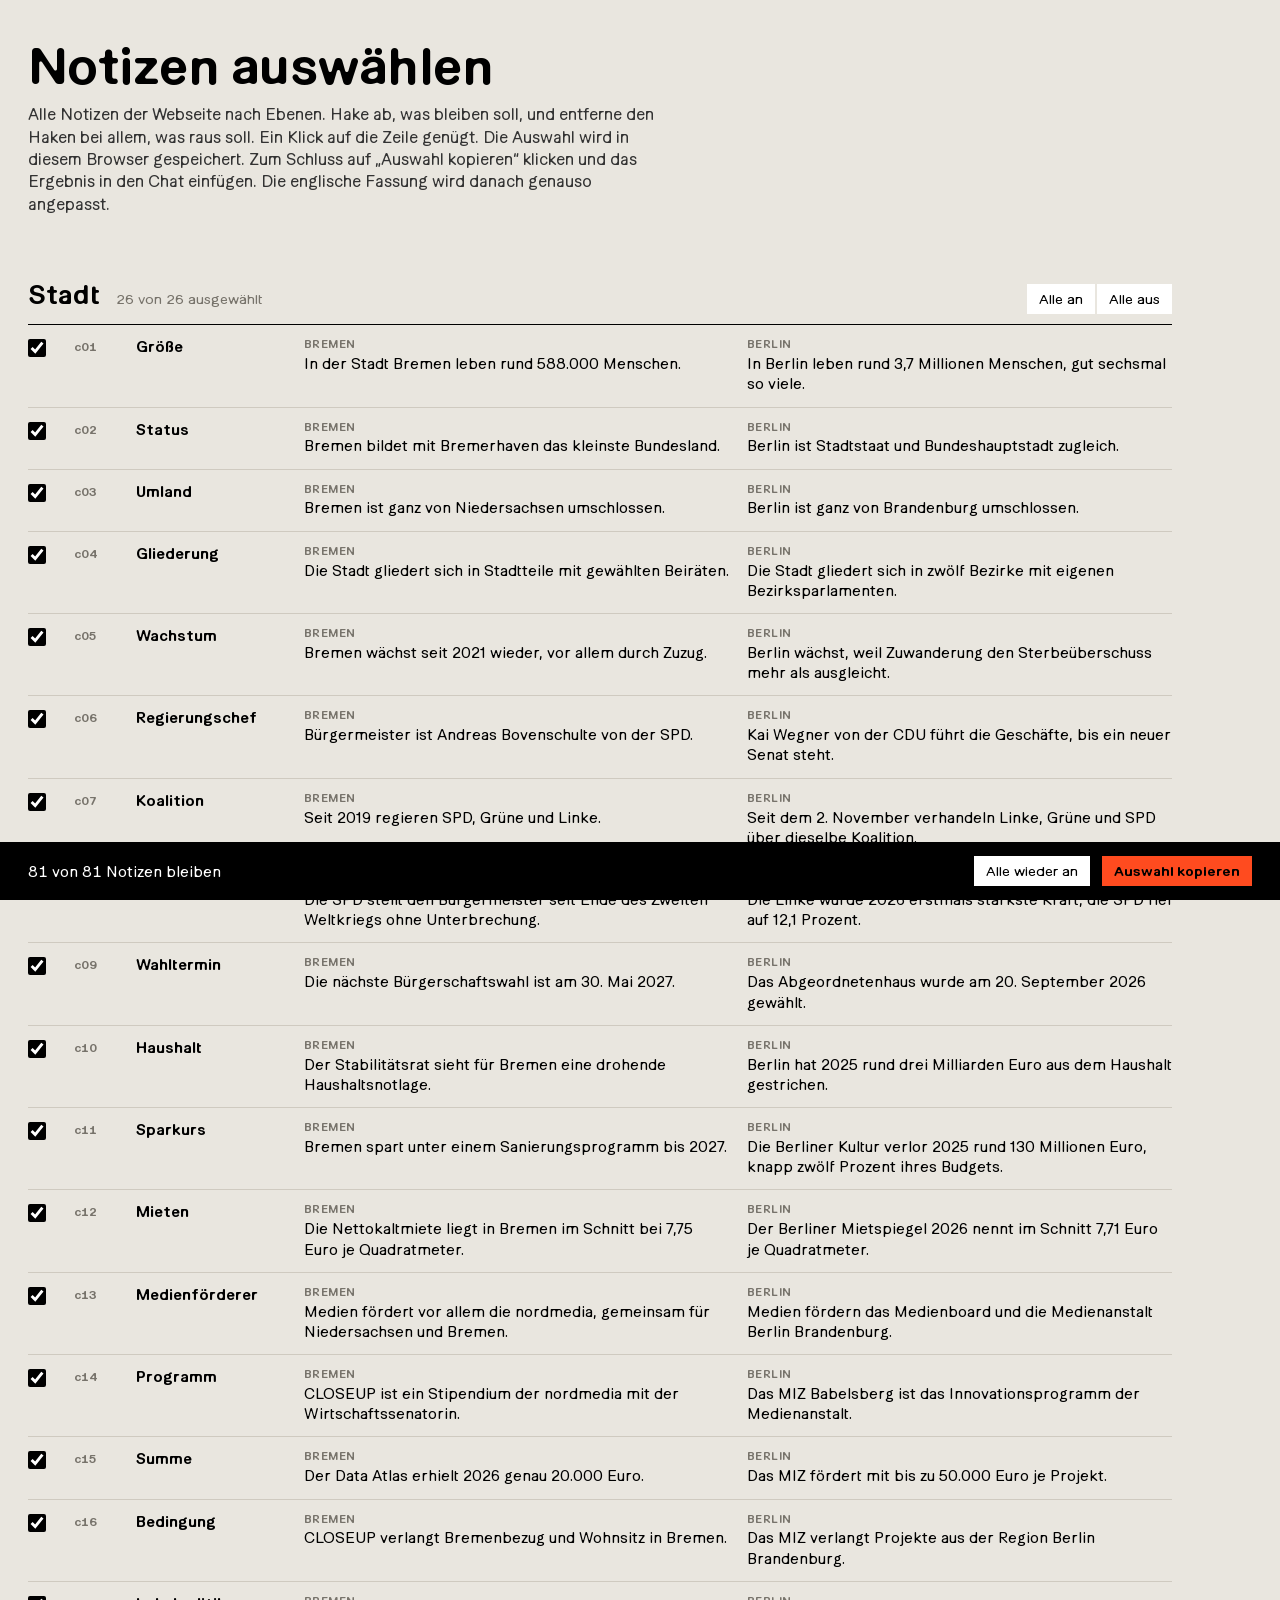
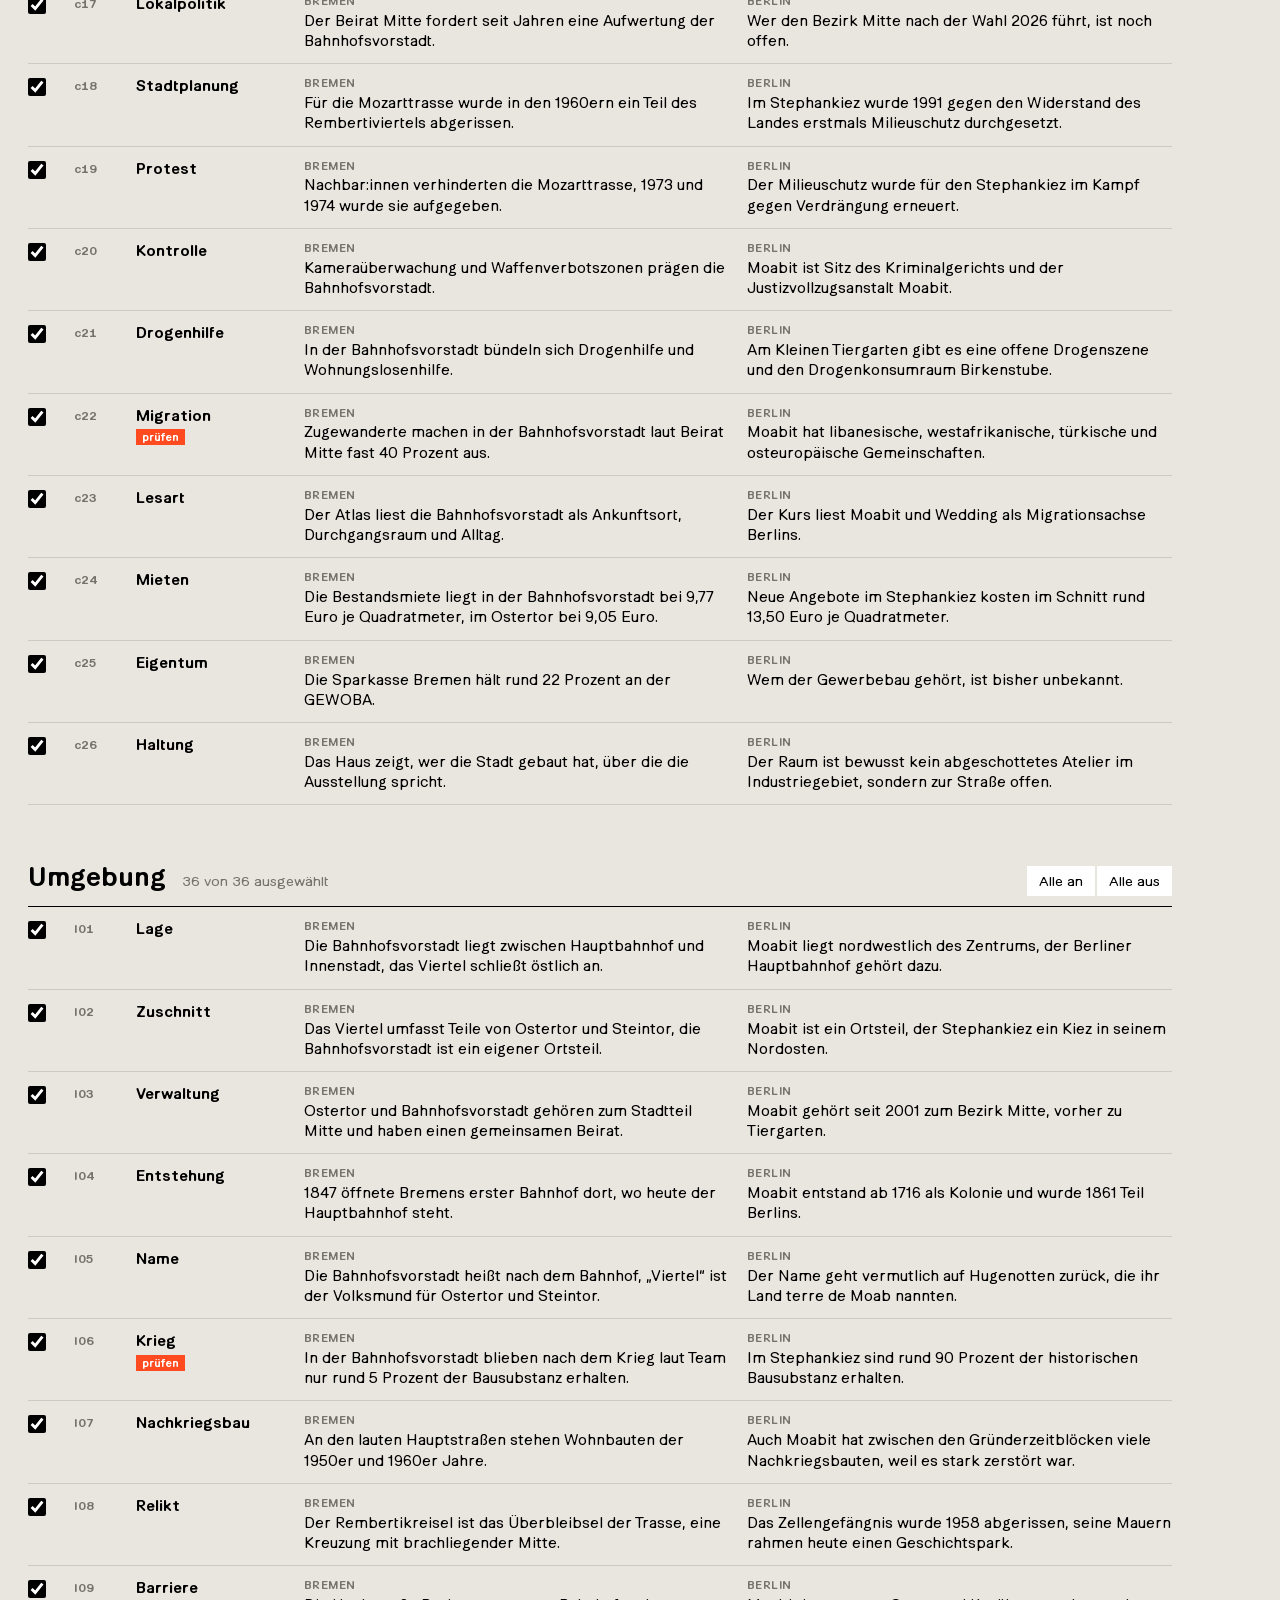
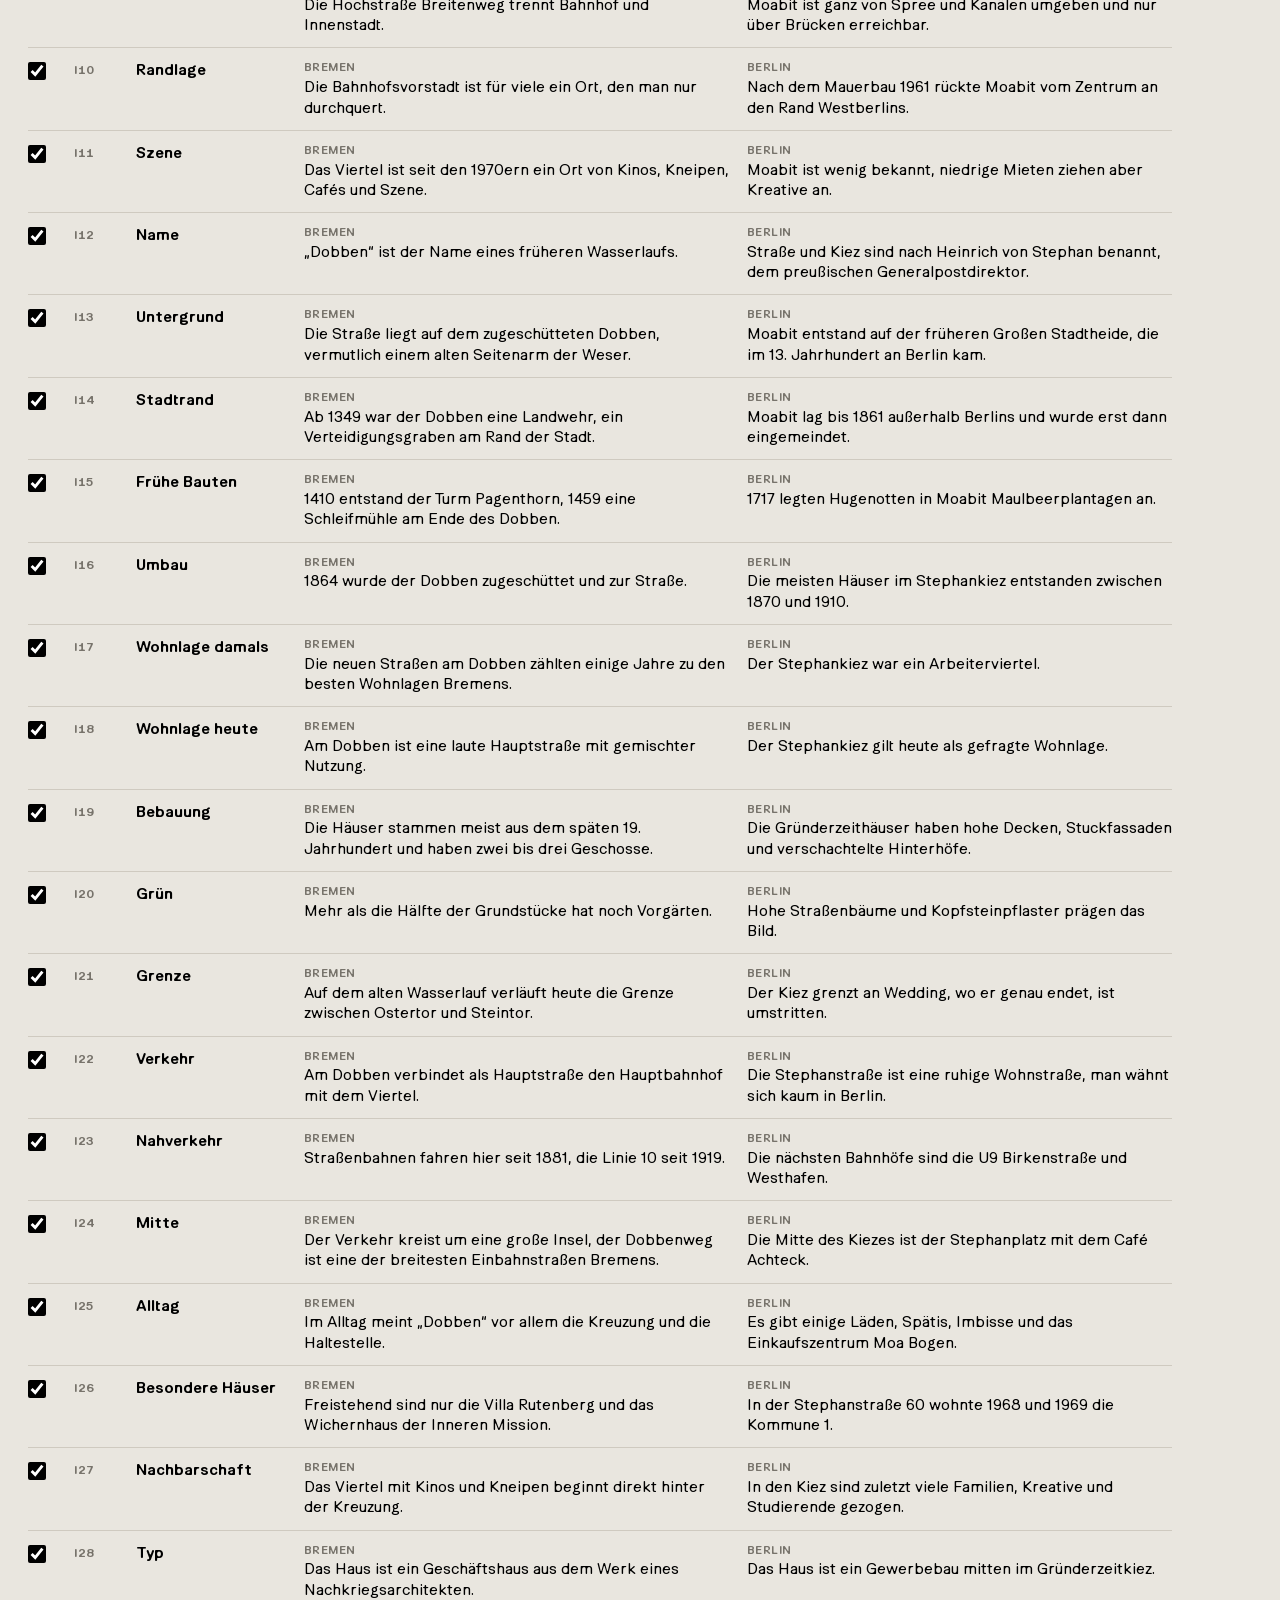
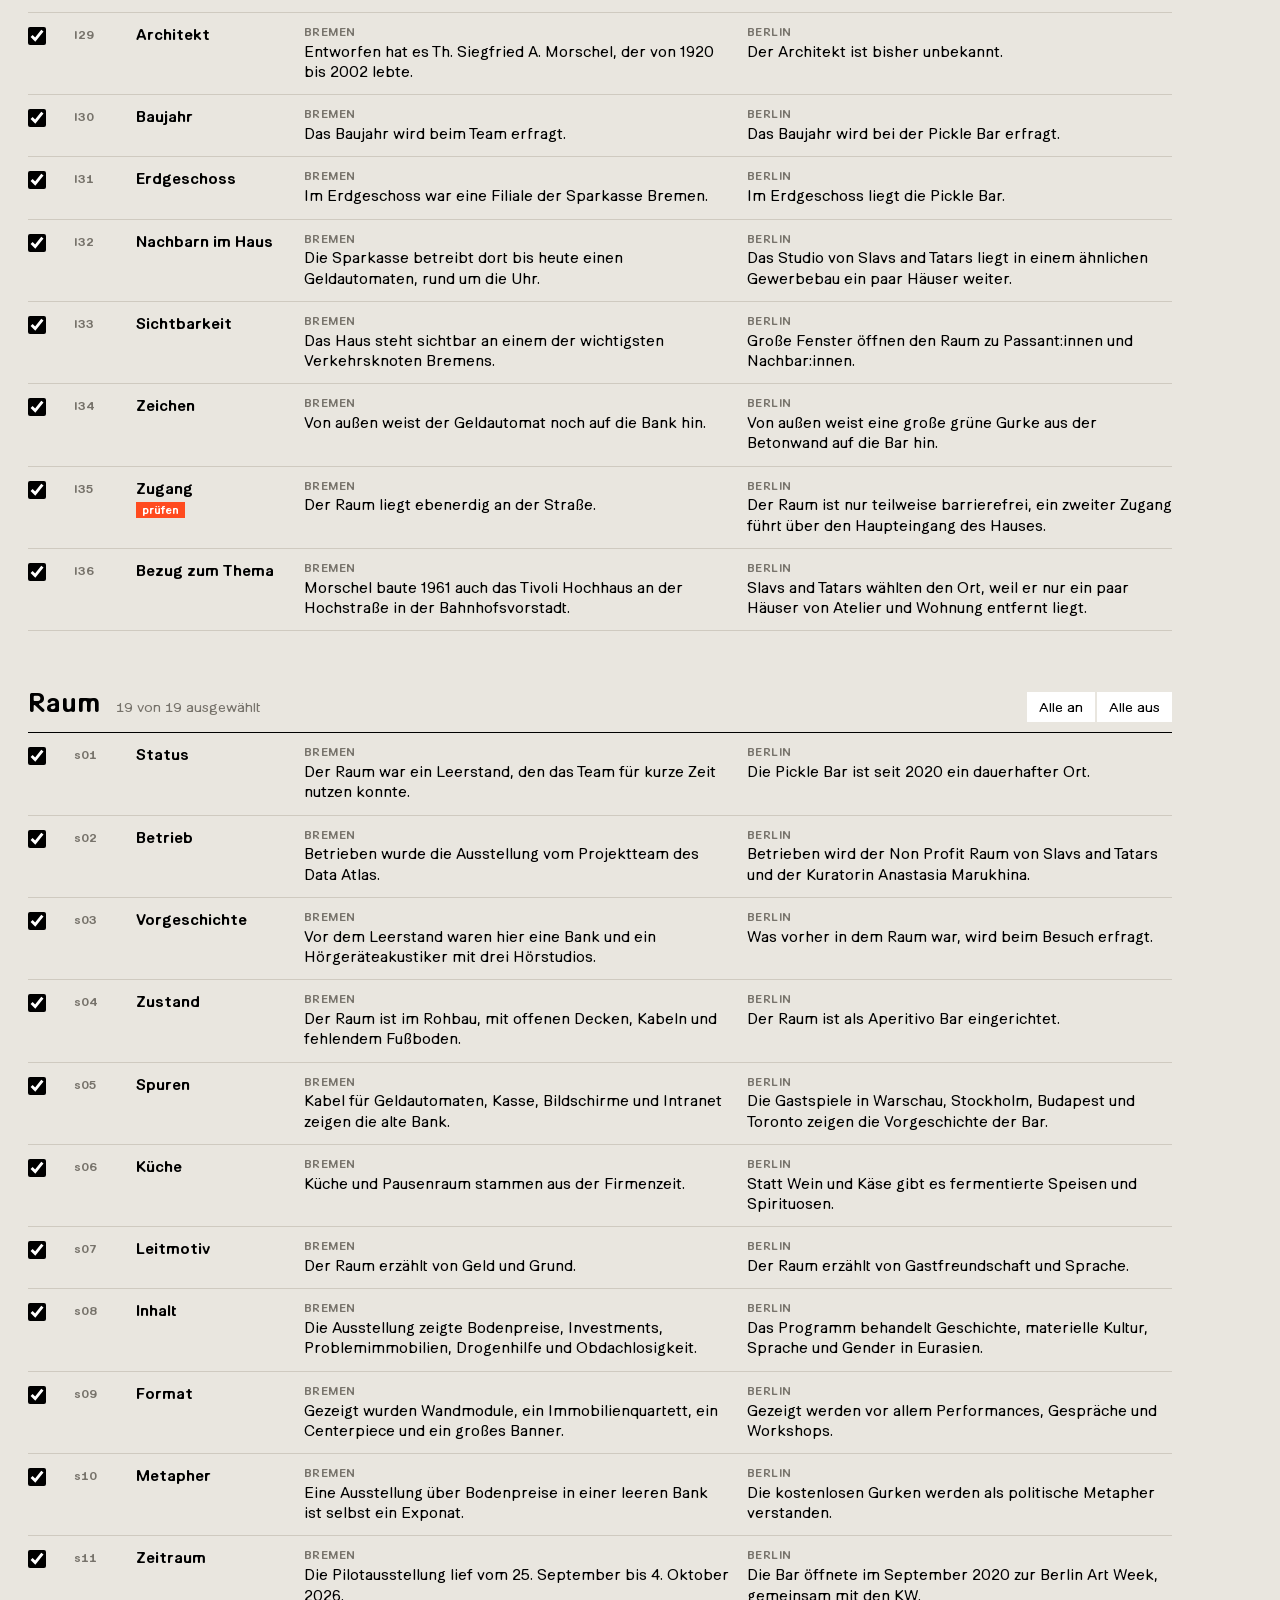
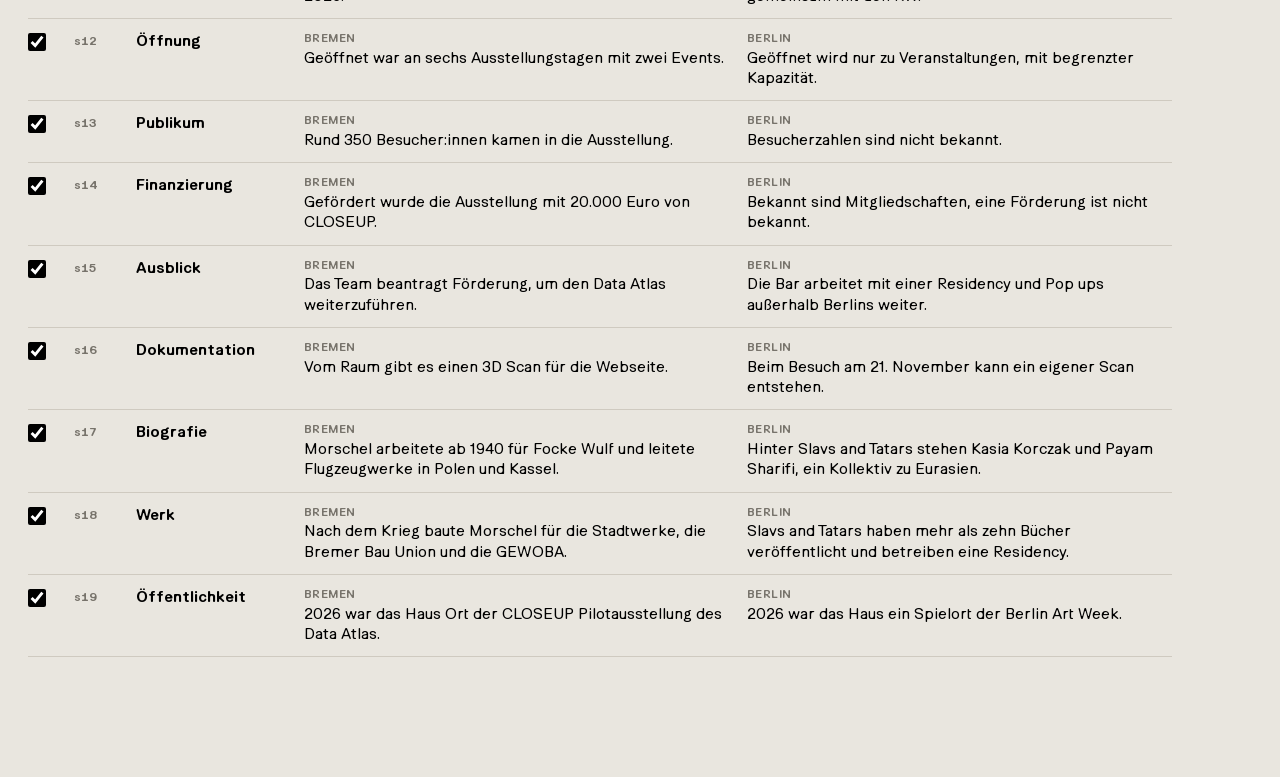
==== tools/notizen.html @ d2c7041b "About Text als Vollbild, Sprachschalter DE und EN mit englischen Notizen, Werkzeug zum Auswählen der" ====
<!doctype html>
<html lang="de">
<head>
  <meta charset="utf-8">
  <meta name="viewport" content="width=device-width, initial-scale=1">
  <title>Notizen auswählen</title>
  <style>
    @font-face {
      font-family: "Ease";
      src: url("../assets/fonts/EaseDoubleRounded-Regular.woff2") format("woff2"),
           url("../assets/fonts/EaseDoubleRounded-Regular.woff") format("woff");
      font-weight: 400;
    }
    @font-face {
      font-family: "Ease";
      src: url("../assets/fonts/EaseDoubleRounded-Semibold.woff") format("woff");
      font-weight: 600;
    }
    :root { --paper: #e9e6df; --ink: #000; --mute: #77736b; --line: #cfcac0; --accent: #ff4b1f; }
    * { box-sizing: border-box; }
    body {
      margin: 0;
      background: var(--paper);
      color: var(--ink);
      font-family: "Ease", "Helvetica Neue", Helvetica, Arial, sans-serif;
      -webkit-font-smoothing: antialiased;
    }
    header { padding: 40px 28px 8px; max-width: 1200px; }
    h1 { margin: 0 0 12px; font-size: clamp(32px, 4vw, 52px); font-weight: 600; letter-spacing: -0.01em; line-height: 1; }
    header p { margin: 0; max-width: 40em; font-size: 16px; line-height: 1.4; color: #333; }

    main { padding: 0 28px 120px; max-width: 1200px; }
    section { margin-top: 44px; }
    .level-head {
      position: sticky; top: 0; z-index: 2;
      display: flex; align-items: baseline; gap: 16px; flex-wrap: wrap;
      padding: 12px 0 10px;
      background: var(--paper);
      border-bottom: 1.5px solid var(--ink);
    }
    .level-head h2 { margin: 0; font-size: 26px; font-weight: 600; }
    .level-head .count { font-size: 14px; color: var(--mute); font-variant-numeric: tabular-nums; }
    .level-head .tools { margin-left: auto; display: flex; gap: 2px; }

    button {
      all: unset; cursor: pointer;
      padding: 6px 12px; background: #fff; color: var(--ink);
      font: inherit; font-size: 14px;
    }
    button:hover { background: var(--ink); color: #fff; }
    button:focus-visible { outline: 2px solid var(--ink); outline-offset: 2px; }

    .row {
      display: grid;
      grid-template-columns: 28px 44px 150px 1fr 1fr;
      gap: 0 18px;
      align-items: start;
      padding: 12px 0;
      border-bottom: 1px solid var(--line);
      cursor: pointer;
      transition: opacity .15s;
    }
    .row:hover { background: rgba(255,255,255,.35); }
    .row.off { opacity: .35; }
    .row.off .txt { text-decoration: line-through; text-decoration-thickness: 1px; }
    .row input { width: 18px; height: 18px; margin: 2px 0 0; accent-color: var(--ink); cursor: pointer; }
    .id { font-size: 12px; font-weight: 600; color: var(--mute); padding-top: 3px; font-variant-numeric: tabular-nums; }
    .topic { font-weight: 600; font-size: 15px; line-height: 1.3; }
    .check { display: inline-block; margin-top: 4px; padding: 1px 6px; font-size: 11px; font-weight: 600; color: #fff; background: var(--accent); }
    .txt { font-size: 15px; line-height: 1.35; }
    .txt small { display: block; font-size: 11px; font-weight: 600; letter-spacing: .04em; text-transform: uppercase; color: var(--mute); margin-bottom: 2px; }
    .txt.empty { color: var(--mute); font-style: italic; }

    footer {
      position: fixed; left: 0; right: 0; bottom: 0; z-index: 5;
      display: flex; align-items: center; gap: 12px; flex-wrap: wrap;
      padding: 14px 28px;
      background: var(--ink); color: #fff;
    }
    footer .total { font-size: 15px; font-variant-numeric: tabular-nums; margin-right: auto; }
    footer button { background: #fff; }
    footer button.primary { background: var(--accent); color: #000; font-weight: 600; }
    footer button:hover { background: #fff; color: #000; box-shadow: 0 0 0 2px #fff inset; }
    .toast { font-size: 14px; opacity: 0; transition: opacity .2s; }
    .toast.on { opacity: 1; }

    @media (max-width: 760px) {
      header, main { padding-left: 16px; padding-right: 16px; }
      footer { padding: 12px 16px; }
      .row { grid-template-columns: 26px 1fr; gap: 4px 10px; }
      .row .id { display: none; }
      .row .topic, .row .txt { grid-column: 2; }
    }
  </style>
</head>
<body>
  <header>
    <h1>Notizen auswählen</h1>
    <p>Alle Notizen der Webseite nach Ebenen. Hake ab, was bleiben soll, und entferne den Haken bei allem, was raus soll. Ein Klick auf die Zeile genügt. Die Auswahl wird in diesem Browser gespeichert. Zum Schluss auf „Auswahl kopieren“ klicken und das Ergebnis in den Chat einfügen. Die englische Fassung wird danach genauso angepasst.</p>
  </header>
  <main id="list"></main>
  <footer>
    <span class="total" id="total"></span>
    <span class="toast" id="toast">Kopiert</span>
    <button type="button" id="reset">Alle wieder an</button>
    <button type="button" class="primary" id="copy">Auswahl kopieren</button>
  </footer>

  <script type="module">
    const { notes } = await import('../src/notes.js?t=' + Date.now());

    const LEVELS = [
      { id: 'city', label: 'Stadt' },
      { id: 'locality', label: 'Umgebung' },
      { id: 'space', label: 'Raum' },
    ];
    const KEY = 'kontext-atlas-notizauswahl';

    // Gespeichert werden nur die abgewählten ids
    let off = new Set();
    try { off = new Set(JSON.parse(localStorage.getItem(KEY)) || []); } catch {}
    const save = () => { try { localStorage.setItem(KEY, JSON.stringify([...off])); } catch {} };

    const esc = (s) => String(s ?? '').replace(/[&<>"]/g, (c) => ({ '&': '&amp;', '<': '&lt;', '>': '&gt;', '"': '&quot;' }[c]));
    const cell = (city, text) => text
      ? `<div class="txt"><small>${city}</small>${esc(text)}</div>`
      : `<div class="txt empty"><small>${city}</small>kein Eintrag</div>`;

    const list = document.getElementById('list');
    list.innerHTML = LEVELS.map((L) => `
      <section data-level="${L.id}">
        <div class="level-head">
          <h2>${L.label}</h2>
          <span class="count"></span>
          <span class="tools">
            <button type="button" data-all="on">Alle an</button>
            <button type="button" data-all="off">Alle aus</button>
          </span>
        </div>
        ${(notes[L.id] || []).map((n) => `
          <label class="row" data-id="${n.id}">
            <input type="checkbox">
            <span class="id">${n.id}</span>
            <span class="topic">${esc(n.topic)}${n.check ? '<br><span class="check">prüfen</span>' : ''}</span>
            ${cell('Bremen', n.bremen)}
            ${cell('Berlin', n.berlin)}
          </label>`).join('')}
      </section>`).join('');

    function render() {
      let kept = 0, all = 0;
      for (const sec of list.querySelectorAll('section')) {
        const rows = [...sec.querySelectorAll('.row')];
        let k = 0;
        for (const r of rows) {
          const on = !off.has(r.dataset.id);
          r.querySelector('input').checked = on;
          r.classList.toggle('off', !on);
          if (on) k++;
        }
        sec.querySelector('.count').textContent = `${k} von ${rows.length} ausgewählt`;
        kept += k; all += rows.length;
      }
      document.getElementById('total').textContent = `${kept} von ${all} Notizen bleiben`;
    }

    list.addEventListener('change', (e) => {
      const row = e.target.closest('.row');
      if (!row) return;
      e.target.checked ? off.delete(row.dataset.id) : off.add(row.dataset.id);
      save(); render();
    });
    list.addEventListener('click', (e) => {
      const b = e.target.closest('[data-all]');
      if (!b) return;
      const ids = [...b.closest('section').querySelectorAll('.row')].map((r) => r.dataset.id);
      ids.forEach((id) => (b.dataset.all === 'on' ? off.delete(id) : off.add(id)));
      save(); render();
    });
    document.getElementById('reset').addEventListener('click', () => {
      off.clear(); save(); render();
    });

    // Text für den Chat
    function summary() {
      const lines = ['Notizauswahl Kontext Atlas'];
      for (const L of LEVELS) {
        const ids = (notes[L.id] || []).map((n) => n.id);
        const keep = ids.filter((id) => !off.has(id));
        const drop = ids.filter((id) => off.has(id));
        lines.push('', `${L.label} behalten (${keep.length}) ${keep.join(' ') || 'keine'}`);
        lines.push(`${L.label} entfernen (${drop.length}) ${drop.join(' ') || 'keine'}`);
      }
      return lines.join('\n');
    }

    document.getElementById('copy').addEventListener('click', async () => {
      const text = summary();
      try { await navigator.clipboard.writeText(text); }
      catch {
        const ta = Object.assign(document.createElement('textarea'), { value: text });
        document.body.appendChild(ta); ta.select(); document.execCommand('copy'); ta.remove();
      }
      const t = document.getElementById('toast');
      t.classList.add('on'); setTimeout(() => t.classList.remove('on'), 1600);
    });

    render();
  </script>
</body>
</html>
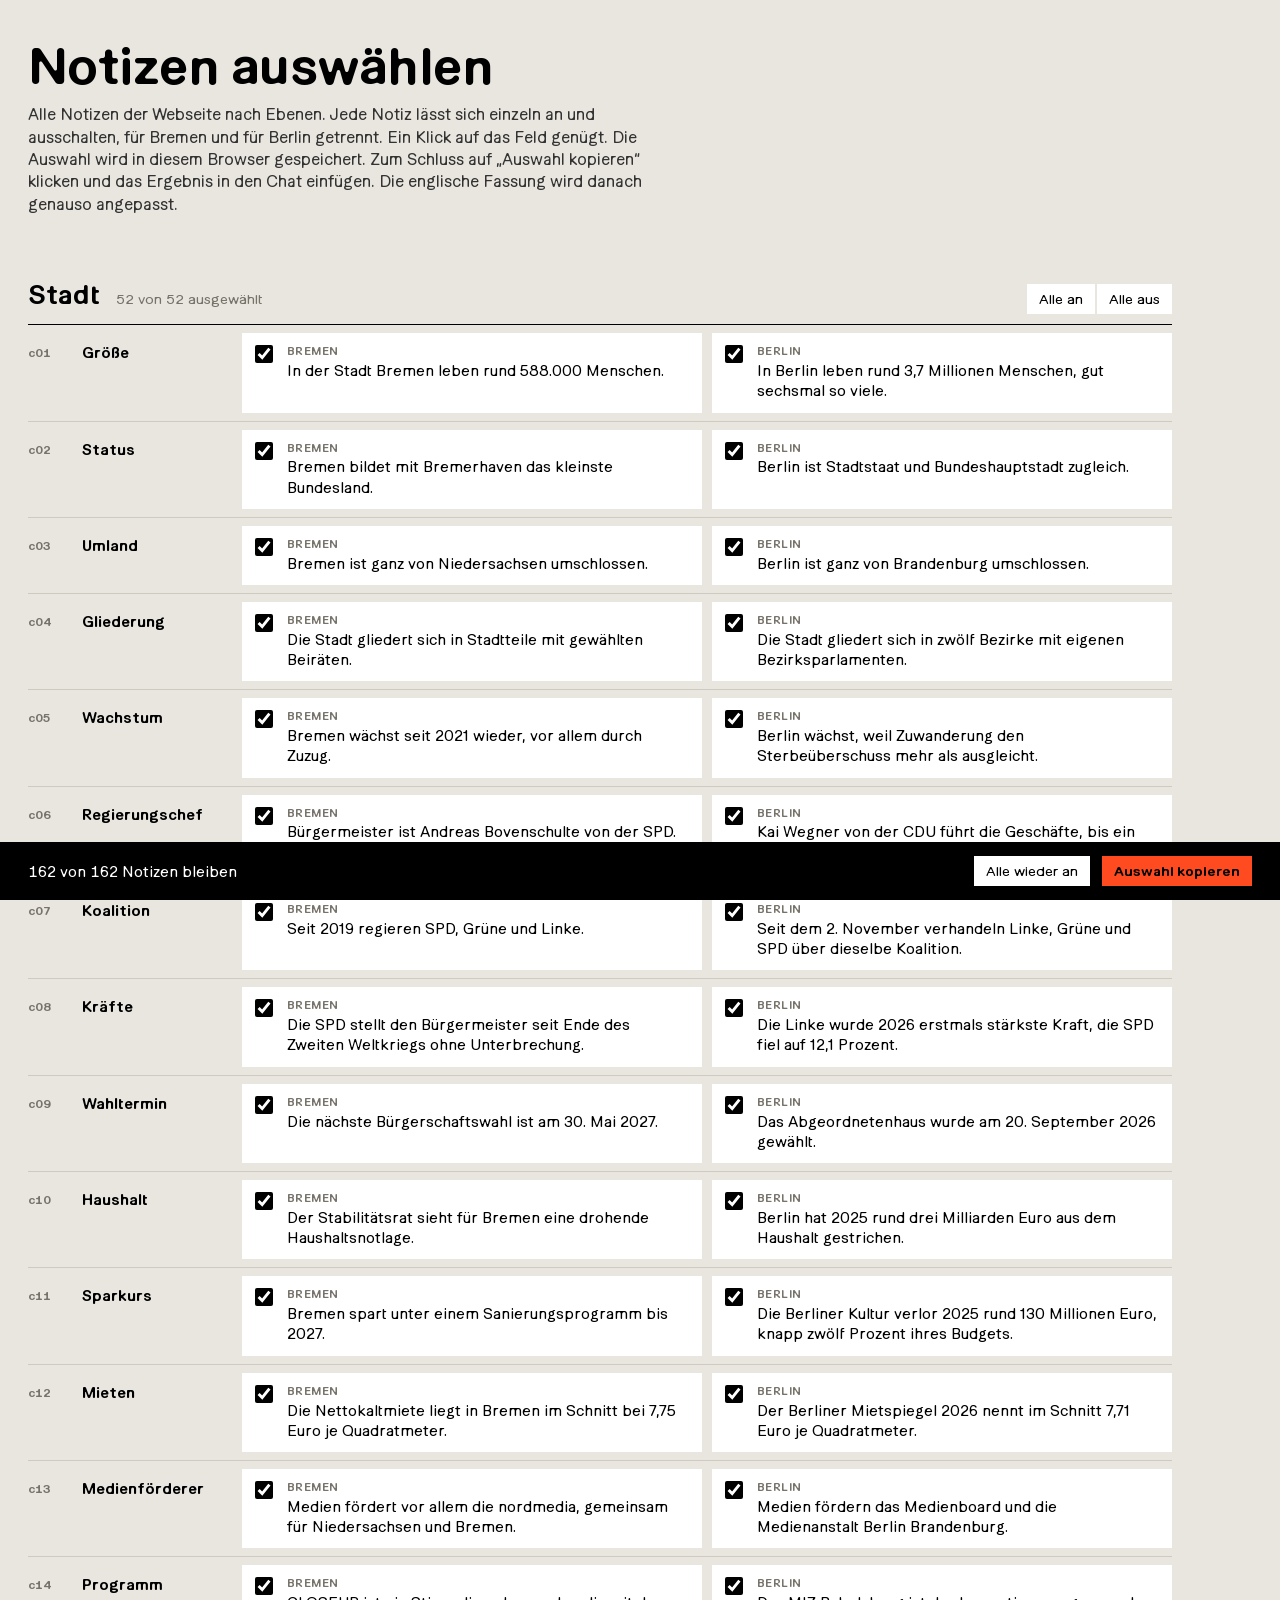
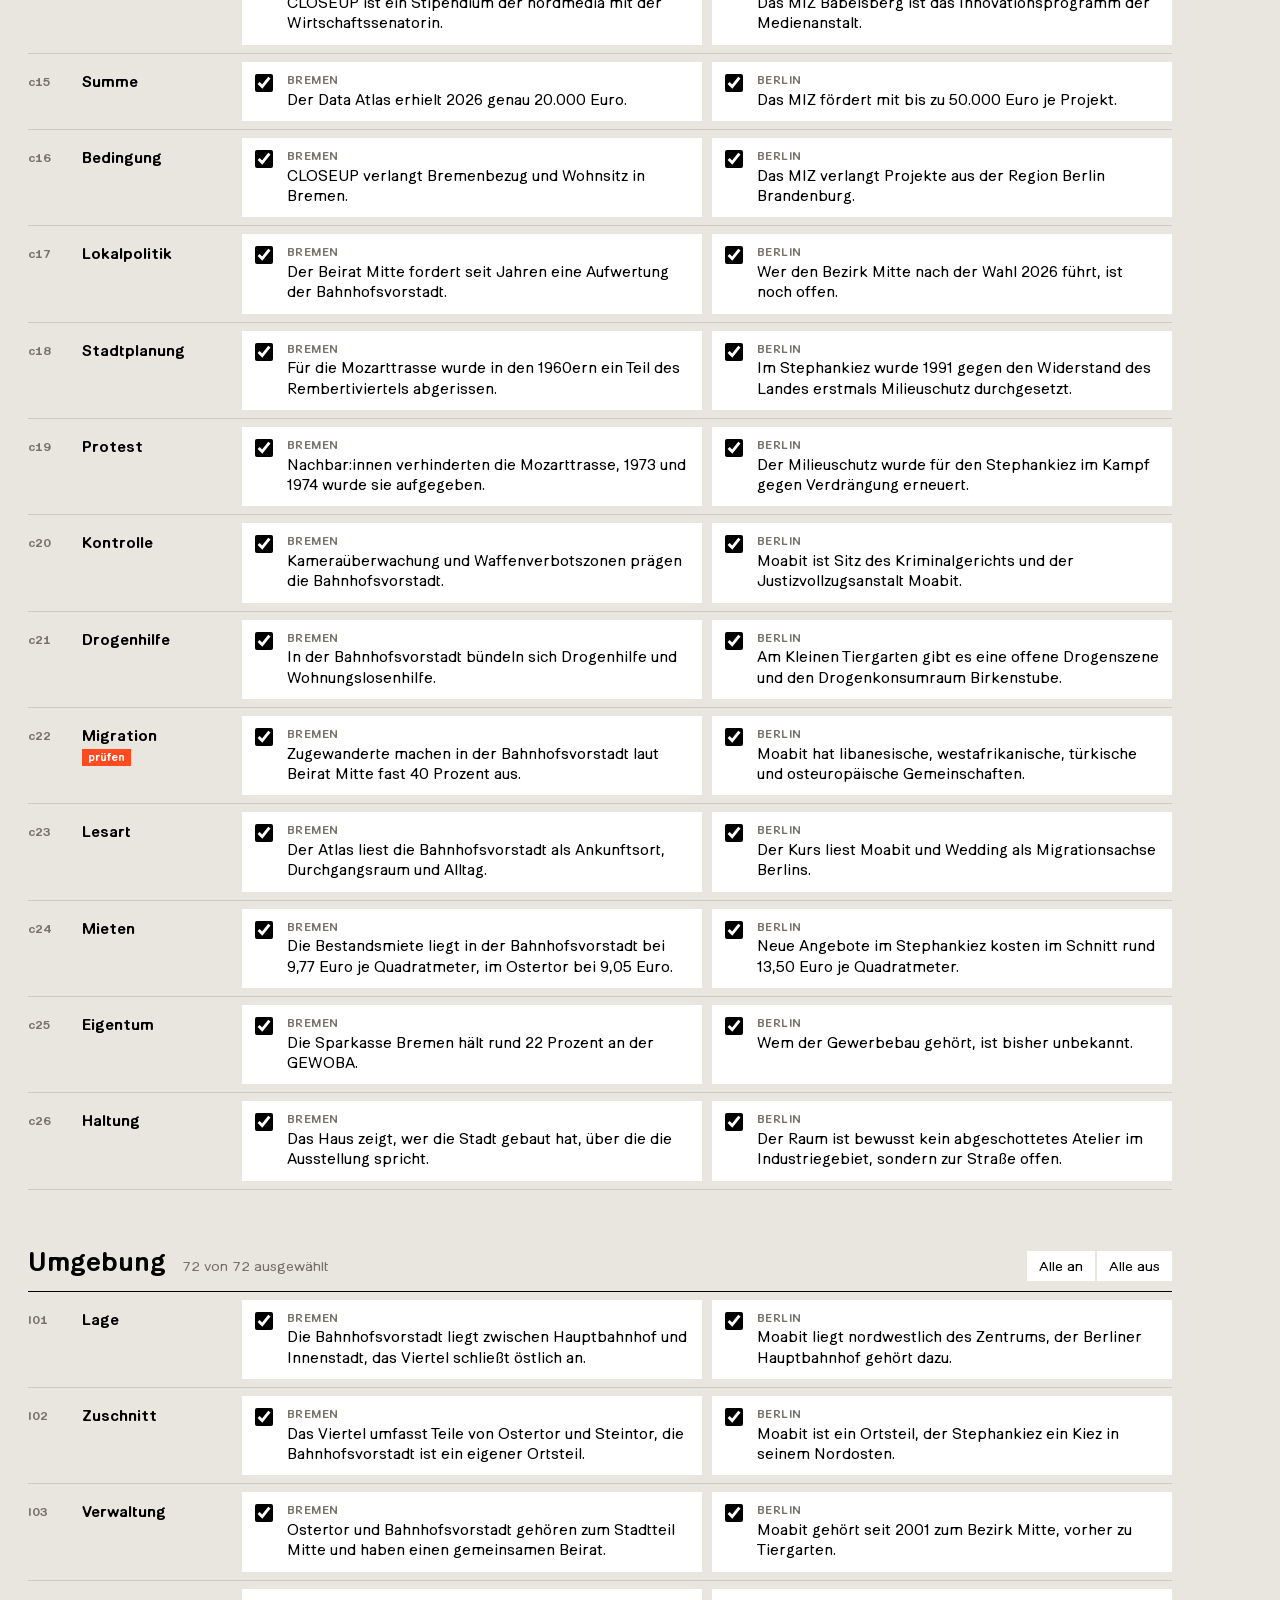
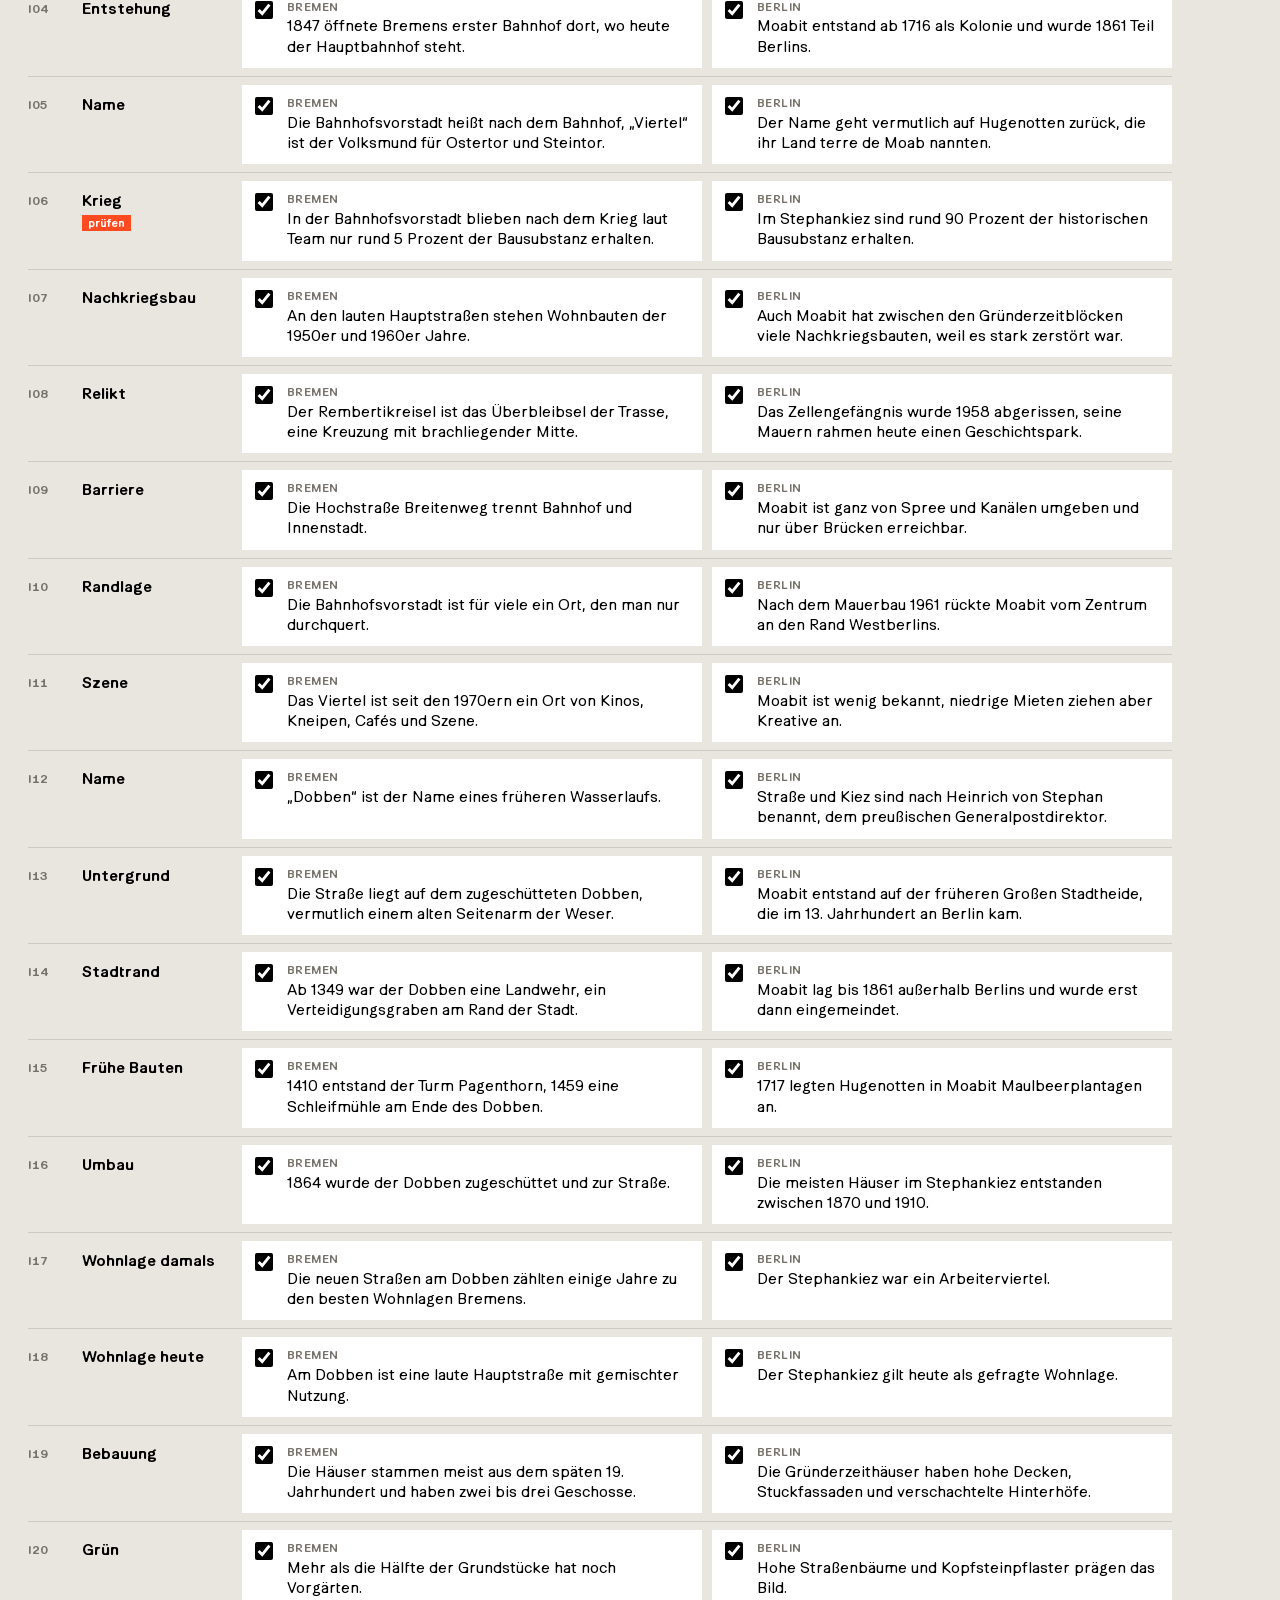
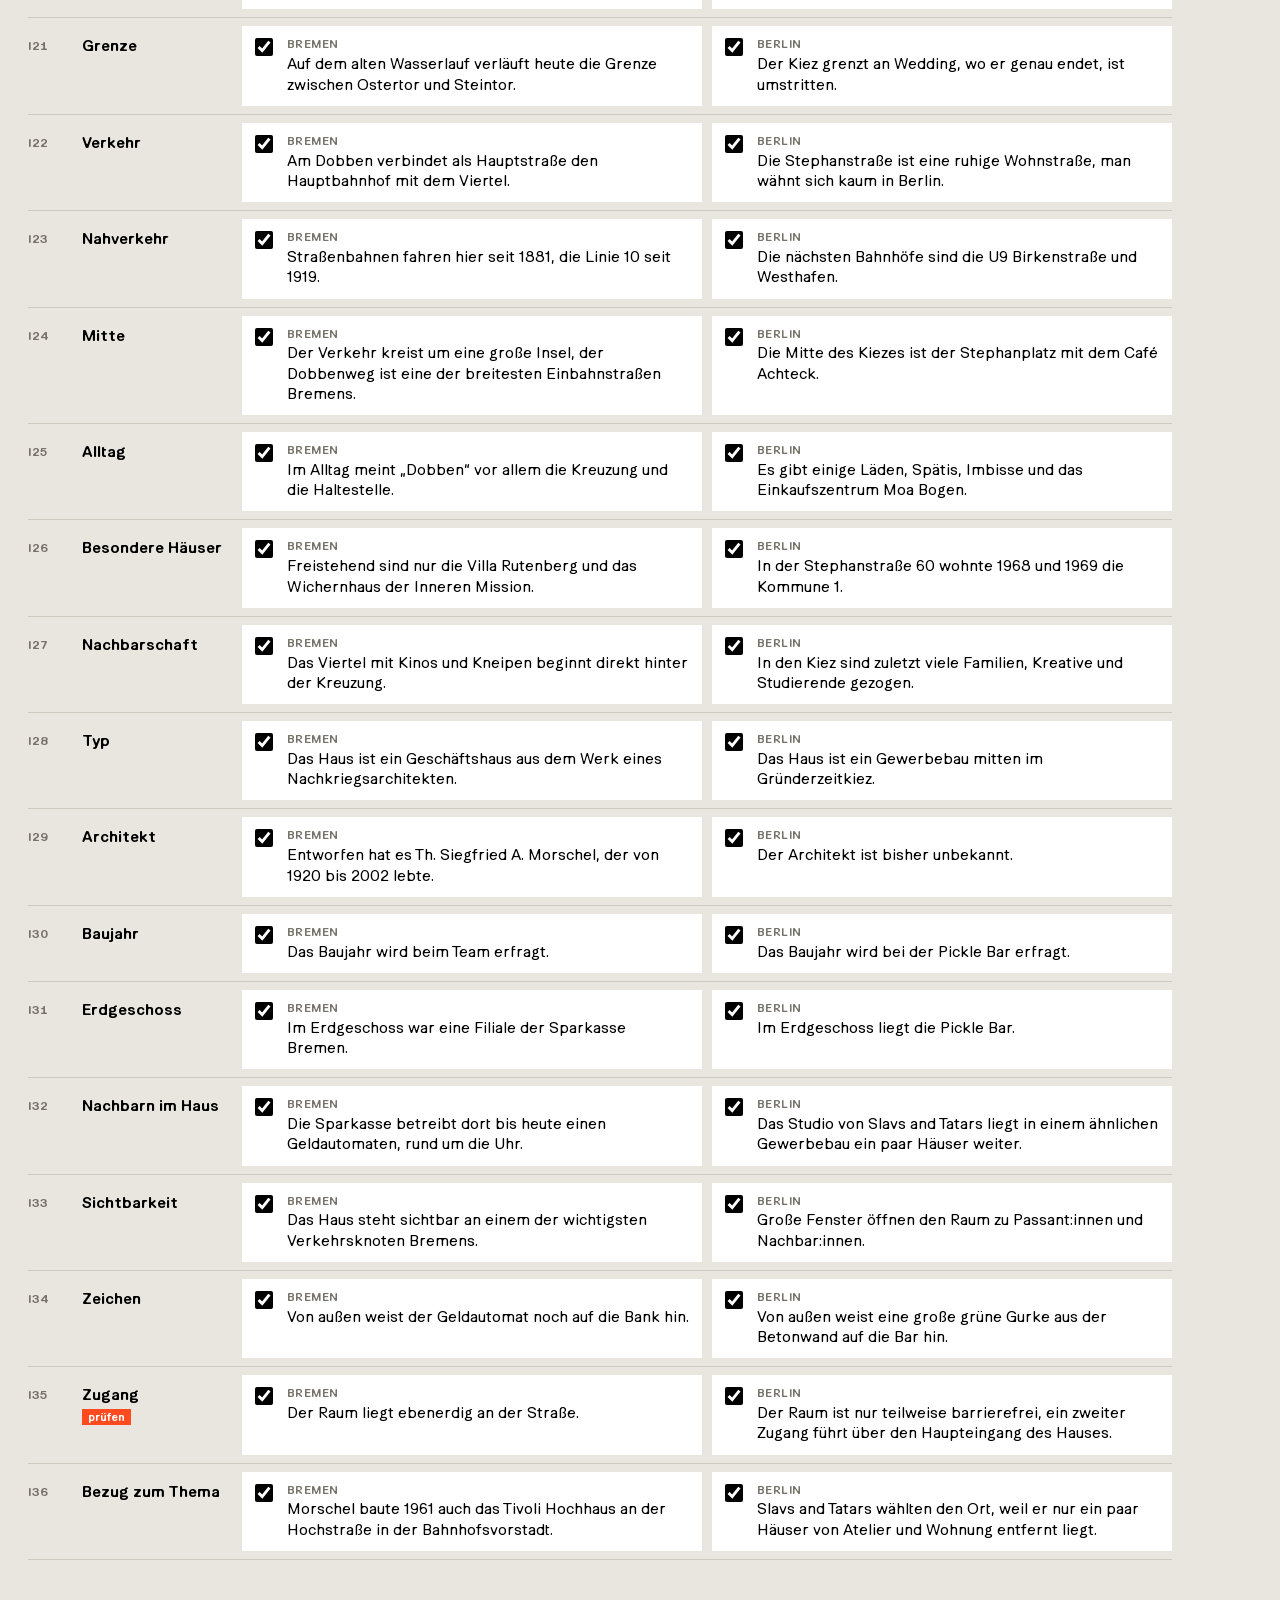
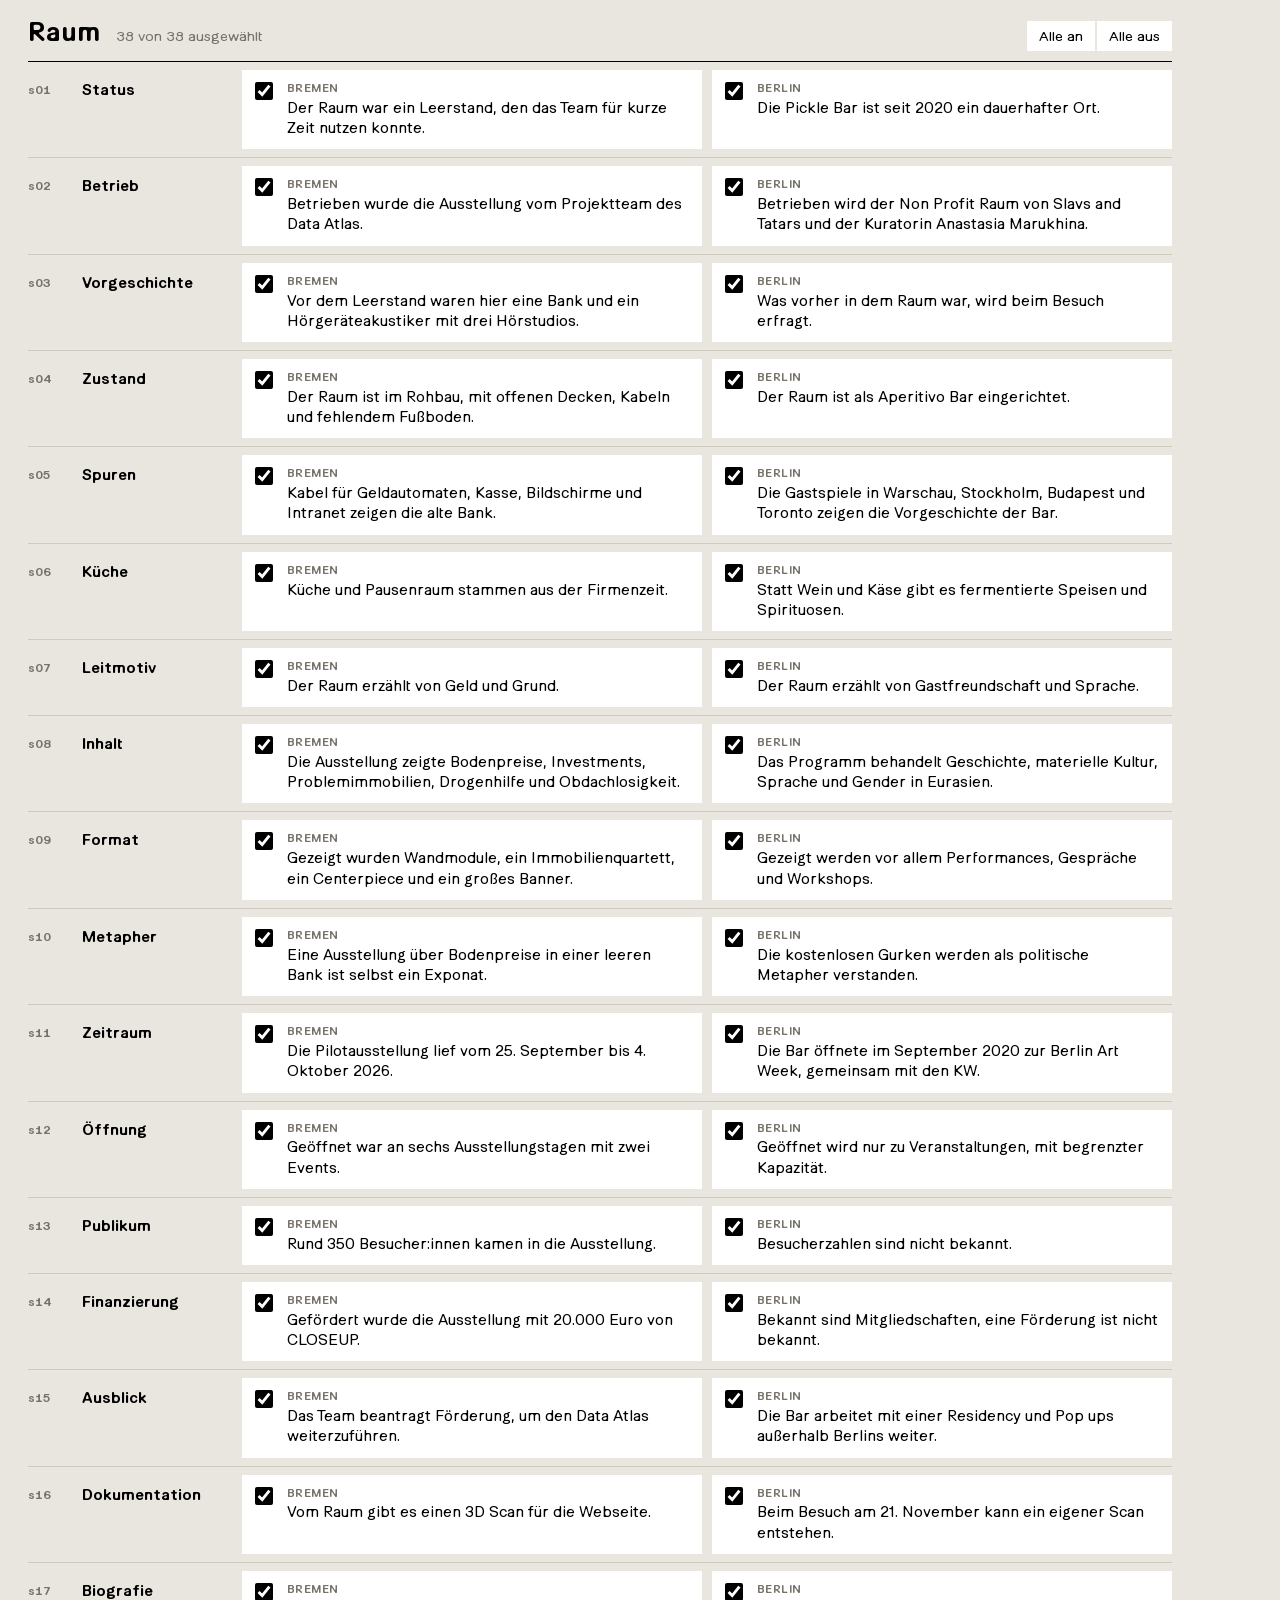
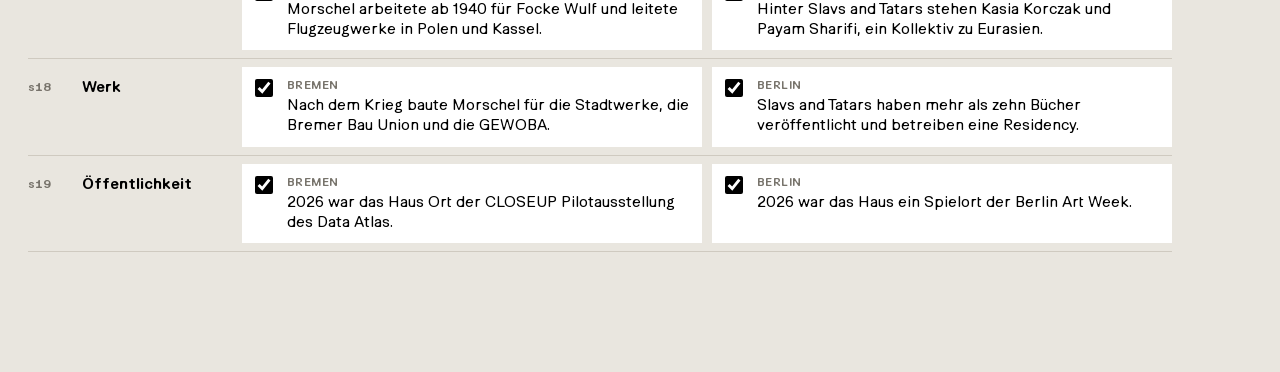
==== commit a2524f26: "Notizen Werkzeug: jede Notiz einzeln für Bremen und Berlin an und aus Co-Authored-By: Claude Opus 5." ====
--- a/tools/notizen.html
+++ b/tools/notizen.html
@@ -52,19 +52,32 @@
 
     .row {
       display: grid;
-      grid-template-columns: 28px 44px 150px 1fr 1fr;
-      gap: 0 18px;
+      grid-template-columns: 44px 150px 1fr 1fr;
+      gap: 0 10px;
+      align-items: stretch;
+      padding: 8px 0;
+      border-bottom: 1px solid var(--line);
+    }
+    .id { font-size: 12px; font-weight: 600; color: var(--mute); padding-top: 13px; font-variant-numeric: tabular-nums; }
+    .row .topic { padding-top: 10px; }
+    /* Jede einzelne Notiz ist ein eigener Schalter */
+    .cell {
+      display: grid;
+      grid-template-columns: 22px 1fr;
+      gap: 0 10px;
       align-items: start;
-      padding: 12px 0;
-      border-bottom: 1px solid var(--line);
+      padding: 10px 12px;
+      background: #fff;
+      border: 1.5px solid transparent;
       cursor: pointer;
-      transition: opacity .15s;
-    }
-    .row:hover { background: rgba(255,255,255,.35); }
-    .row.off { opacity: .35; }
-    .row.off .txt { text-decoration: line-through; text-decoration-thickness: 1px; }
-    .row input { width: 18px; height: 18px; margin: 2px 0 0; accent-color: var(--ink); cursor: pointer; }
-    .id { font-size: 12px; font-weight: 600; color: var(--mute); padding-top: 3px; font-variant-numeric: tabular-nums; }
+      transition: opacity .15s, background .15s;
+    }
+    .cell:hover { border-color: var(--ink); }
+    .cell input { width: 18px; height: 18px; margin: 1px 0 0; accent-color: var(--ink); cursor: pointer; }
+    .cell.off { background: transparent; opacity: .4; }
+    .cell.off .txt { text-decoration: line-through; text-decoration-thickness: 1px; }
+    .cell.none { background: transparent; cursor: default; }
+    .cell.none:hover { border-color: transparent; }
     .topic { font-weight: 600; font-size: 15px; line-height: 1.3; }
     .check { display: inline-block; margin-top: 4px; padding: 1px 6px; font-size: 11px; font-weight: 600; color: #fff; background: var(--accent); }
     .txt { font-size: 15px; line-height: 1.35; }
@@ -87,16 +100,16 @@
     @media (max-width: 760px) {
       header, main { padding-left: 16px; padding-right: 16px; }
       footer { padding: 12px 16px; }
-      .row { grid-template-columns: 26px 1fr; gap: 4px 10px; }
+      .row { grid-template-columns: 1fr; gap: 6px; }
       .row .id { display: none; }
-      .row .topic, .row .txt { grid-column: 2; }
+      .row .topic { padding-top: 4px; }
     }
   </style>
 </head>
 <body>
   <header>
     <h1>Notizen auswählen</h1>
-    <p>Alle Notizen der Webseite nach Ebenen. Hake ab, was bleiben soll, und entferne den Haken bei allem, was raus soll. Ein Klick auf die Zeile genügt. Die Auswahl wird in diesem Browser gespeichert. Zum Schluss auf „Auswahl kopieren“ klicken und das Ergebnis in den Chat einfügen. Die englische Fassung wird danach genauso angepasst.</p>
+    <p>Alle Notizen der Webseite nach Ebenen. Jede Notiz lässt sich einzeln an und ausschalten, für Bremen und für Berlin getrennt. Ein Klick auf das Feld genügt. Die Auswahl wird in diesem Browser gespeichert. Zum Schluss auf „Auswahl kopieren“ klicken und das Ergebnis in den Chat einfügen. Die englische Fassung wird danach genauso angepasst.</p>
   </header>
   <main id="list"></main>
   <footer>
@@ -114,17 +127,18 @@
       { id: 'locality', label: 'Umgebung' },
       { id: 'space', label: 'Raum' },
     ];
-    const KEY = 'kontext-atlas-notizauswahl';
-
-    // Gespeichert werden nur die abgewählten ids
+    const KEY = 'kontext-atlas-notizauswahl-einzeln';
+
+    // Gespeichert werden nur die abgewählten Notizen
     let off = new Set();
     try { off = new Set(JSON.parse(localStorage.getItem(KEY)) || []); } catch {}
     const save = () => { try { localStorage.setItem(KEY, JSON.stringify([...off])); } catch {} };
 
     const esc = (s) => String(s ?? '').replace(/[&<>"]/g, (c) => ({ '&': '&amp;', '<': '&lt;', '>': '&gt;', '"': '&quot;' }[c]));
-    const cell = (city, text) => text
-      ? `<div class="txt"><small>${city}</small>${esc(text)}</div>`
-      : `<div class="txt empty"><small>${city}</small>kein Eintrag</div>`;
+    // Ein Schalter je Notiz, Schlüssel z. B. c01.bremen
+    const cell = (id, place, city, text) => text
+      ? `<label class="cell" data-key="${id}.${place}"><input type="checkbox"><div class="txt"><small>${city}</small>${esc(text)}</div></label>`
+      : `<div class="cell none"><span></span><div class="txt empty"><small>${city}</small>kein Eintrag</div></div>`;
 
     const list = document.getElementById('list');
     list.innerHTML = LEVELS.map((L) => `
@@ -138,22 +152,21 @@
           </span>
         </div>
         ${(notes[L.id] || []).map((n) => `
-          <label class="row" data-id="${n.id}">
-            <input type="checkbox">
+          <div class="row">
             <span class="id">${n.id}</span>
             <span class="topic">${esc(n.topic)}${n.check ? '<br><span class="check">prüfen</span>' : ''}</span>
-            ${cell('Bremen', n.bremen)}
-            ${cell('Berlin', n.berlin)}
-          </label>`).join('')}
+            ${cell(n.id, 'bremen', 'Bremen', n.bremen)}
+            ${cell(n.id, 'berlin', 'Berlin', n.berlin)}
+          </div>`).join('')}
       </section>`).join('');
 
     function render() {
       let kept = 0, all = 0;
       for (const sec of list.querySelectorAll('section')) {
-        const rows = [...sec.querySelectorAll('.row')];
+        const rows = [...sec.querySelectorAll('.cell[data-key]')];
         let k = 0;
         for (const r of rows) {
-          const on = !off.has(r.dataset.id);
+          const on = !off.has(r.dataset.key);
           r.querySelector('input').checked = on;
           r.classList.toggle('off', !on);
           if (on) k++;
@@ -165,15 +178,15 @@
     }
 
     list.addEventListener('change', (e) => {
-      const row = e.target.closest('.row');
-      if (!row) return;
-      e.target.checked ? off.delete(row.dataset.id) : off.add(row.dataset.id);
+      const c = e.target.closest('.cell[data-key]');
+      if (!c) return;
+      e.target.checked ? off.delete(c.dataset.key) : off.add(c.dataset.key);
       save(); render();
     });
     list.addEventListener('click', (e) => {
       const b = e.target.closest('[data-all]');
       if (!b) return;
-      const ids = [...b.closest('section').querySelectorAll('.row')].map((r) => r.dataset.id);
+      const ids = [...b.closest('section').querySelectorAll('.cell[data-key]')].map((r) => r.dataset.key);
       ids.forEach((id) => (b.dataset.all === 'on' ? off.delete(id) : off.add(id)));
       save(); render();
     });
@@ -185,11 +198,12 @@
     function summary() {
       const lines = ['Notizauswahl Kontext Atlas'];
       for (const L of LEVELS) {
-        const ids = (notes[L.id] || []).map((n) => n.id);
-        const keep = ids.filter((id) => !off.has(id));
-        const drop = ids.filter((id) => off.has(id));
-        lines.push('', `${L.label} behalten (${keep.length}) ${keep.join(' ') || 'keine'}`);
-        lines.push(`${L.label} entfernen (${drop.length}) ${drop.join(' ') || 'keine'}`);
+        const keys = (notes[L.id] || []).flatMap((n) =>
+          ['bremen', 'berlin'].filter((p) => n[p]).map((p) => `${n.id}.${p}`));
+        const keep = keys.filter((k) => !off.has(k));
+        const drop = keys.filter((k) => off.has(k));
+        // Nur die abgewählten Notizen auflisten, das hält den Text kurz
+        lines.push('', `${L.label} ${keep.length} bleiben, ${drop.length} entfernen ${drop.join(' ') || ''}`.trim());
       }
       return lines.join('\n');
     }
